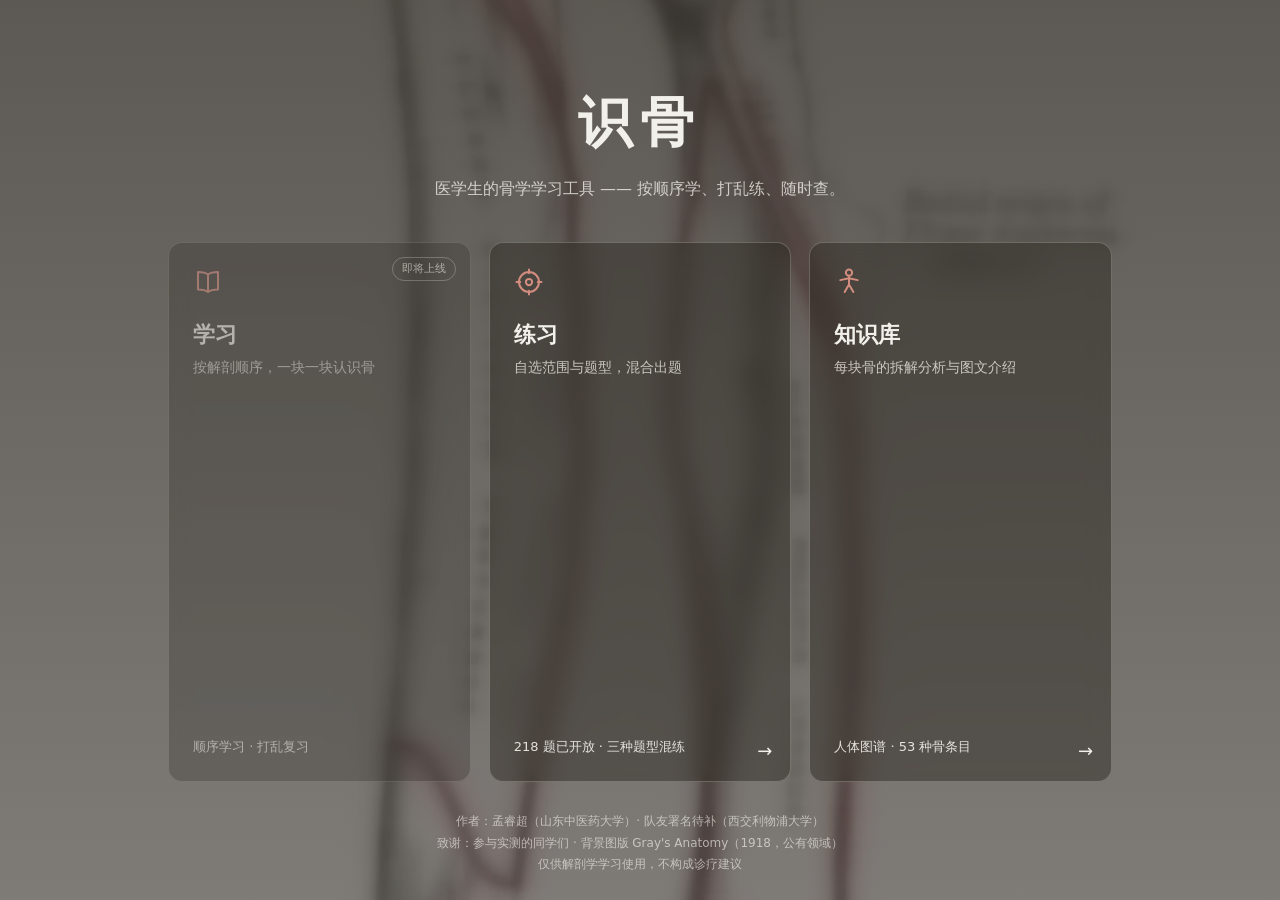
==== bone-quiz/index.html @ 4279bf60 "初始提交：识骨站点源码（练习 v3 + 知识库）、骨图库管线与学习模块交接文档 - bone-quiz：门户/练习/知识库六页源码与全部 webp 素材、218 题题库生成器 - bone-libra" ====
<!DOCTYPE html>
<html lang="zh-CN">
<head>
<meta charset="UTF-8">
<meta name="viewport" content="width=device-width, initial-scale=1, viewport-fit=cover">
<title>识骨 · 医学生的骨学学习工具</title>
<meta name="description" content="识骨：医学生的骨学学习工具。按顺序学每一块骨，打乱练选择、判断与点图辨认，知识库随时查阅骨的拆解与图文。">
<link rel="icon" href="data:image/svg+xml,%3Csvg xmlns='http://www.w3.org/2000/svg' viewBox='0 0 32 32'%3E%3Crect x='7' y='9' width='7' height='19' rx='3.5' fill='%23b4432f'/%3E%3Ccircle cx='10.5' cy='7' r='4.5' fill='%23b4432f'/%3E%3Crect x='19' y='4' width='7' height='19' rx='3.5' fill='%2329241d'/%3E%3Ccircle cx='22.5' cy='26' r='3.5' fill='%2329241d'/%3E%3C/svg%3E">
<link rel="stylesheet" href="styles.css?v=6">
</head>
<body class="home">
<div class="home-bg" aria-hidden="true"></div>
<div class="home-wrap">
  <header class="hero">
    <h1>识骨</h1>
    <p class="intro">医学生的骨学学习工具 —— 按顺序学、打乱练、随时查。</p>
  </header>

  <main class="modules" aria-label="功能模块">
    <div class="module soon" aria-disabled="true">
      <span class="m-chip">即将上线</span>
      <span class="m-icon" aria-hidden="true">
        <svg viewBox="0 0 24 24" fill="none" stroke-width="1.6" stroke-linecap="round" stroke-linejoin="round"><path d="M12 6c-2-1.5-4.5-2-8-2v14c3.5 0 6 .5 8 2 2-1.5 4.5-2 8-2V4c-3.5 0-6 .5-8 2z"/><path d="M12 6v14"/></svg>
      </span>
      <h2>学习</h2>
      <p class="m-desc">按解剖顺序，一块一块认识骨</p>
      <p class="m-meta">顺序学习 · 打乱复习</p>
    </div>

    <a class="module" href="practice.html">
      <span class="m-icon" aria-hidden="true">
        <svg viewBox="0 0 24 24" fill="none" stroke-width="1.6" stroke-linecap="round" stroke-linejoin="round"><circle cx="12" cy="12" r="8"/><circle cx="12" cy="12" r="2.5"/><path d="M12 2v3M12 19v3M2 12h3M19 12h3"/></svg>
      </span>
      <h2>练习</h2>
      <p class="m-desc">自选范围与题型，混合出题</p>
      <p class="m-meta" id="practiceMeta">点图 · 选择 · 判断 · 22 题已开放</p>
      <span class="m-arrow" aria-hidden="true">→</span>
    </a>

    <a class="module" href="kb.html">
      <span class="m-icon" aria-hidden="true">
        <svg viewBox="0 0 24 24" fill="none" stroke-width="1.6" stroke-linecap="round" stroke-linejoin="round"><circle cx="12" cy="4.5" r="2.5"/><path d="M12 8v6M12 14l-3.5 6M12 14l3.5 6M5 10.5l7-1.5 7 1.5"/></svg>
      </span>
      <h2>知识库</h2>
      <p class="m-desc">每块骨的拆解分析与图文介绍</p>
      <p class="m-meta">人体图谱 · 53 种骨条目</p>
      <span class="m-arrow" aria-hidden="true">→</span>
    </a>
  </main>

  <footer class="site-footer">
    <p>作者：孟睿超（山东中医药大学）· 队友署名待补（西交利物浦大学）</p>
    <p>致谢：参与实测的同学们 · 背景图版 Gray's Anatomy（1918，公有领域）</p>
    <p>仅供解剖学学习使用，不构成诊疗建议</p>
  </footer>
</div>
<script src="home.js?v=3"></script>
</body>
</html>
---- bone-quiz/styles.css ----
:root {
  --site-bg: #f6f2ea;
  --site-fg: #29241d;
  --site-accent: #b4432f;
  --site-on-accent: #fff8f0;
  --site-surface: #fffdf8;
  --site-muted: #857a68;
  --site-border: #e4dcc9;
  --site-font: "PingFang SC", "Hiragino Sans GB", "Microsoft YaHei", "Noto Sans CJK SC", system-ui, sans-serif;
  --site-radius: 14px;
  --site-space: 1;
  --site-type: 1;
  --site-motion: 1;
}

* { box-sizing: border-box; }

html {
  scrollbar-width: thin;
  scrollbar-color: color-mix(in srgb, var(--site-accent) 45%, var(--site-border)) var(--site-bg);
}
::-webkit-scrollbar { width: 10px; height: 10px; }
::-webkit-scrollbar-track { background: var(--site-bg); }
::-webkit-scrollbar-thumb {
  background: color-mix(in srgb, var(--site-accent) 45%, var(--site-border));
  border-radius: 999px;
  border: 2px solid var(--site-bg);
}
::-webkit-scrollbar-thumb:hover { background: var(--site-accent); }

body {
  margin: 0;
  background: var(--site-bg);
  color: var(--site-fg);
  font-family: var(--site-font);
  font-size: calc(16px * var(--site-type, 1));
  line-height: 1.6;
  -webkit-tap-highlight-color: transparent;
}

.page {
  max-width: 520px;
  margin: 0 auto;
  padding: calc(24px * var(--site-space, 1)) calc(18px * var(--site-space, 1));
  display: flex;
  flex-direction: column;
  min-height: 100dvh;
}

.top { margin-bottom: calc(18px * var(--site-space, 1)); }
.brand-row { display: flex; align-items: center; justify-content: space-between; gap: 12px; }
.brand { font-size: calc(26px * var(--site-type, 1)); font-weight: 700; letter-spacing: 0.02em; }
.track { font-size: calc(12px * var(--site-type, 1)); color: var(--site-muted); white-space: nowrap; }
.sub { margin: 4px 0 10px; color: var(--site-muted); font-size: calc(14px * var(--site-type, 1)); }
.progress { display: flex; justify-content: space-between; font-size: calc(14px * var(--site-type, 1)); color: var(--site-muted); }

main { flex: 1; }

.qbar { display: flex; align-items: center; flex-wrap: wrap; gap: 10px; margin-bottom: calc(12px * var(--site-space, 1)); }
.qbar h1 { flex: 1 1 200px; margin: 0; font-size: calc(21px * var(--site-type, 1)); font-weight: 700; }
.qbar h1.long { font-size: calc(17px * var(--site-type, 1)); font-weight: 600; line-height: 1.55; }
.chip {
  font-size: calc(12px * var(--site-type, 1));
  color: var(--site-accent);
  border: 1px solid var(--site-accent);
  border-radius: 999px;
  padding: 2px 10px;
  white-space: nowrap;
}
.chip.warn {
  color: #9a6b12;
  border-color: #c99b3f;
  background: color-mix(in srgb, #e0a13c 14%, var(--site-surface));
}

.hint {
  background: var(--site-surface);
  border: 1px solid var(--site-border);
  border-radius: var(--site-radius);
  padding: calc(12px * var(--site-space, 1)) calc(16px * var(--site-space, 1));
  margin-bottom: calc(12px * var(--site-space, 1));
  font-size: calc(14px * var(--site-type, 1));
}
.hint p { margin: 4px 0; }

.stage {
  position: relative;
  margin: 0;
  border-radius: var(--site-radius);
  overflow: hidden;
  background: var(--bone-bg, #f6f4ef);
  border: 1px solid var(--site-border);
  cursor: crosshair;
  touch-action: manipulation;
  user-select: none;
}
.stage img, .stage svg {
  position: absolute;
  inset: 0;
  width: 100%;
  height: 100%;
}
.stage svg { pointer-events: none; }
.stage.locked { cursor: default; }
.stage.shake { animation: shake calc(180ms * var(--site-motion, 1)) ease-in-out 2; }
@keyframes shake {
  0%, 100% { transform: translateX(0); }
  25% { transform: translateX(-5px); }
  75% { transform: translateX(5px); }
}

.badge {
  position: absolute;
  top: 10px;
  left: 10px;
  font-size: calc(11px * var(--site-type, 1));
  color: var(--site-fg);
  background: color-mix(in srgb, var(--site-surface) 88%, transparent);
  border-radius: 999px;
  padding: 3px 10px;
  pointer-events: none;
}

.toast {
  position: absolute;
  left: 50%;
  bottom: 14px;
  transform: translateX(-50%);
  background: var(--site-surface);
  color: var(--site-fg);
  border-radius: 999px;
  padding: 6px 16px;
  font-size: calc(14px * var(--site-type, 1));
  box-shadow: 0 2px 10px rgba(0, 0, 0, 0.25);
  pointer-events: none;
  white-space: nowrap;
}

.imglabel {
  margin: calc(8px * var(--site-space, 1)) 2px calc(14px * var(--site-space, 1));
  color: var(--site-muted);
  font-size: calc(13px * var(--site-type, 1));
  text-align: center;
}

.feedback {
  background: var(--site-surface);
  border: 1px solid var(--site-border);
  border-radius: var(--site-radius);
  padding: calc(16px * var(--site-space, 1));
  animation: rise calc(180ms * var(--site-motion, 1)) ease-out;
}
@keyframes rise {
  from { opacity: 0; transform: translateY(8px); }
  to { opacity: 1; transform: translateY(0); }
}
.verdict { font-size: calc(18px * var(--site-type, 1)); font-weight: 700; margin-bottom: 6px; }
.verdict.ok { color: #2f9e6e; }
.verdict.bad { color: #d64545; }
.explain { margin: 0 0 calc(14px * var(--site-space, 1)); font-size: calc(15px * var(--site-type, 1)); }

button {
  font-family: var(--site-font);
  font-size: calc(16px * var(--site-type, 1));
  border-radius: var(--site-radius);
  min-height: 44px;
  cursor: pointer;
  transition: opacity calc(180ms * var(--site-motion, 1)) ease, transform calc(180ms * var(--site-motion, 1)) ease;
}
button:active { transform: scale(0.97); }
.primary {
  width: 100%;
  border: none;
  background: var(--site-accent);
  color: var(--site-on-accent);
  font-weight: 600;
  padding: calc(10px * var(--site-space, 1)) calc(20px * var(--site-space, 1));
}
.primary:hover { opacity: 0.92; }
.ghost {
  border: 1px solid var(--site-border);
  background: var(--site-surface);
  color: var(--site-fg);
  padding: 6px 14px;
  min-height: 36px;
  font-size: calc(14px * var(--site-type, 1));
}
.ghost:hover { border-color: var(--site-muted); }
button:focus-visible, .stage:focus-visible { outline: 2px solid var(--site-accent); outline-offset: 2px; }

.result { text-align: center; padding-top: calc(32px * var(--site-space, 1)); }
.result h1 { font-size: calc(24px * var(--site-type, 1)); margin: 0 0 12px; }
.big-score { font-size: calc(56px * var(--site-type, 1)); font-weight: 800; color: var(--site-accent); line-height: 1.2; }
.result-note { color: var(--site-muted); margin: 12px 0 calc(24px * var(--site-space, 1)); }
.result-actions { display: flex; flex-direction: column; gap: calc(10px * var(--site-space, 1)); }

.site-footer {
  margin-top: auto;
  padding-top: calc(28px * var(--site-space, 1));
  color: var(--site-muted);
  font-size: calc(12px * var(--site-type, 1));
  text-align: center;
}
.site-footer p { margin: 2px 0; }

.back {
  display: inline-flex;
  align-items: center;
  padding: 8px 16px;
  border: 1px solid color-mix(in srgb, var(--site-accent) 45%, var(--site-border));
  border-radius: 999px;
  background: color-mix(in srgb, var(--site-accent) 10%, var(--site-surface));
  color: var(--site-accent);
  font-weight: 600;
  text-decoration: none;
  font-size: calc(14px * var(--site-type, 1));
  white-space: nowrap;
  transition: background calc(180ms * var(--site-motion, 1)) ease, color calc(180ms * var(--site-motion, 1)) ease, border-color calc(180ms * var(--site-motion, 1)) ease;
}
.back:hover {
  background: var(--site-accent);
  border-color: var(--site-accent);
  color: var(--site-on-accent);
}

/* ---- 练习首页（设置 + 统计） ---- */
.card {
  background: var(--site-surface);
  border: 1px solid var(--site-border);
  border-radius: var(--site-radius);
  padding: calc(16px * var(--site-space, 1));
  margin-bottom: calc(14px * var(--site-space, 1));
}
.card-head { display: flex; align-items: baseline; justify-content: space-between; flex-wrap: wrap; gap: 8px; margin-bottom: 12px; }
.card-head h2 { margin: 0; font-size: calc(17px * var(--site-type, 1)); }
.note { color: var(--site-muted); font-size: calc(12px * var(--site-type, 1)); }
.block-note { margin: 4px 2px 0; }

.scope-chips { display: flex; flex-wrap: wrap; gap: 8px; }
.schip {
  display: inline-flex;
  align-items: center;
  gap: 7px;
  padding: 8px 14px;
  min-height: 40px;
  border-radius: 999px;
  border: 1px solid var(--site-border);
  background: var(--site-bg);
  color: var(--site-fg);
  font-size: calc(14px * var(--site-type, 1));
}
.schip .cnt { font-size: calc(12px * var(--site-type, 1)); color: var(--site-muted); }
.schip:hover:not(:disabled) { border-color: var(--site-accent); }
.schip.on { background: var(--site-accent); border-color: var(--site-accent); color: var(--site-on-accent); font-weight: 600; }
.schip.on .cnt { color: color-mix(in srgb, var(--site-on-accent) 82%, transparent); }
.schip:disabled { opacity: 0.55; border-style: dashed; cursor: not-allowed; }

.kind-rows { display: flex; flex-direction: column; gap: 8px; }
.kindrow {
  display: flex;
  align-items: center;
  gap: 12px;
  padding: 10px 12px;
  border: 1px solid var(--site-border);
  border-radius: calc(var(--site-radius) - 4px);
  background: var(--site-bg);
  cursor: pointer;
  transition: border-color calc(180ms * var(--site-motion, 1)) ease;
}
.kindrow:hover { border-color: var(--site-accent); }
.kindrow input { width: 18px; height: 18px; accent-color: var(--site-accent); flex: none; margin: 0; }
.ktext { flex: 1; display: flex; flex-direction: column; line-height: 1.4; }
.ktext strong { font-size: calc(15px * var(--site-type, 1)); }
.ktext small { color: var(--site-muted); font-size: calc(12px * var(--site-type, 1)); }
.kmeta { color: var(--site-muted); font-size: calc(12px * var(--site-type, 1)); white-space: nowrap; }

.start-block { margin: calc(18px * var(--site-space, 1)) 0; }
.summary { text-align: center; color: var(--site-muted); font-size: calc(14px * var(--site-type, 1)); margin: 0 0 10px; }
.primary.big { min-height: 52px; font-size: calc(18px * var(--site-type, 1)); }
.primary:disabled { opacity: 0.45; cursor: not-allowed; }
.start-reason { text-align: center; color: #d64545; font-size: calc(13px * var(--site-type, 1)); margin: 8px 0 0; }
.ghost.wide { width: 100%; margin-top: 10px; min-height: 44px; }

.stat-overall { display: flex; align-items: baseline; gap: 12px; margin-bottom: 6px; }
.stat-big { font-size: calc(40px * var(--site-type, 1)); font-weight: 800; color: var(--site-accent); line-height: 1.1; }
.stat-meta { color: var(--site-muted); font-size: calc(13px * var(--site-type, 1)); }
.stat-sub { margin: 14px 0 6px; font-size: calc(13px * var(--site-type, 1)); color: var(--site-muted); font-weight: 600; }
.statrow { display: grid; grid-template-columns: 76px 1fr auto; align-items: center; gap: 10px; padding: 5px 0; font-size: calc(13px * var(--site-type, 1)); }
.bar { height: 8px; border-radius: 999px; background: color-mix(in srgb, var(--site-fg) 8%, var(--site-bg)); overflow: hidden; }
.bar-fill {
  display: block;
  height: 100%;
  border-radius: 999px;
  background: linear-gradient(90deg, var(--site-accent), color-mix(in srgb, var(--site-accent) 55%, #e0a13c));
  transition: width calc(180ms * var(--site-motion, 1)) ease;
}
.stat-val { white-space: nowrap; font-variant-numeric: tabular-nums; }
.stat-val.muted { color: var(--site-muted); }

/* ---- 选择题 / 判断题 ---- */
.optlist { display: flex; flex-direction: column; gap: 10px; margin-bottom: calc(14px * var(--site-space, 1)); }
.optlist.tfrow { flex-direction: row; }
.optlist.tfrow .opt { flex: 1; justify-content: center; min-height: 64px; font-size: calc(17px * var(--site-type, 1)); font-weight: 600; }
.opt {
  display: flex;
  align-items: center;
  gap: 12px;
  width: 100%;
  text-align: left;
  padding: 12px 14px;
  border: 1px solid var(--site-border);
  background: var(--site-surface);
  color: var(--site-fg);
  font-size: calc(15px * var(--site-type, 1));
  line-height: 1.5;
}
.opt:hover:not(:disabled) { border-color: var(--site-accent); background: color-mix(in srgb, var(--site-accent) 6%, var(--site-surface)); }
.opt:disabled { cursor: default; }
.opt:disabled:not(.opt-ok):not(.opt-bad) { opacity: 0.55; }
.opt-key {
  flex: none;
  width: 26px;
  height: 26px;
  display: inline-flex;
  align-items: center;
  justify-content: center;
  border-radius: 8px;
  background: color-mix(in srgb, var(--site-fg) 7%, var(--site-bg));
  font-size: calc(13px * var(--site-type, 1));
  font-weight: 700;
  color: var(--site-muted);
}
.opt.opt-ok { border-color: #2f9e6e; background: color-mix(in srgb, #2f9e6e 10%, var(--site-surface)); }
.opt.opt-ok .opt-key { background: #2f9e6e; color: #fff; }
.opt.opt-bad { border-color: #d64545; background: color-mix(in srgb, #d64545 9%, var(--site-surface)); }
.opt.opt-bad .opt-key { background: #d64545; color: #fff; }

.breakdown { margin: 0 auto calc(20px * var(--site-space, 1)); max-width: 300px; text-align: left; }
.bd-row { display: flex; justify-content: space-between; padding: 6px 2px; border-bottom: 1px dashed var(--site-border); font-size: calc(14px * var(--site-type, 1)); }
.bd-val { font-weight: 700; font-variant-numeric: tabular-nums; }
.back.center { justify-content: center; }

/* ---- 首页门户 ---- */
.home { background: var(--site-fg); }
.home-bg {
  position: fixed;
  inset: 0;
  z-index: -1;
  background: url(assets/bg.webp?v=2) center / cover no-repeat;
}
.home-bg::after {
  content: "";
  position: absolute;
  inset: 0;
  background: linear-gradient(
    color-mix(in srgb, var(--site-fg) 76%, transparent),
    color-mix(in srgb, var(--site-fg) 60%, transparent)
  );
}
.home-wrap {
  position: relative;
  max-width: 980px;
  margin: 0 auto;
  padding: calc(24px * var(--site-space, 1)) calc(18px * var(--site-space, 1));
  min-height: 100dvh;
  display: flex;
  flex-direction: column;
  color: color-mix(in srgb, var(--site-surface) 94%, var(--site-fg));
}
.hero { text-align: center; margin: calc(56px * var(--site-space, 1)) 0 calc(40px * var(--site-space, 1)); }
.hero h1 {
  margin: 0;
  font-size: calc(54px * var(--site-type, 1));
  font-weight: 800;
  letter-spacing: 0.14em;
}
.hero .intro {
  margin: 10px 0 0;
  font-size: calc(16px * var(--site-type, 1));
  color: color-mix(in srgb, var(--site-surface) 72%, transparent);
}
.modules {
  display: grid;
  grid-template-columns: repeat(3, 1fr);
  gap: calc(18px * var(--site-space, 1));
}
.module {
  position: relative;
  display: flex;
  flex-direction: column;
  padding: calc(24px * var(--site-space, 1));
  border-radius: var(--site-radius);
  background: color-mix(in srgb, var(--site-fg) 45%, transparent);
  backdrop-filter: blur(10px);
  -webkit-backdrop-filter: blur(10px);
  border: 1px solid color-mix(in srgb, var(--site-surface) 22%, transparent);
  color: inherit;
  text-decoration: none;
  transition: transform calc(180ms * var(--site-motion, 1)) ease, border-color calc(180ms * var(--site-motion, 1)) ease;
}
a.module:hover, a.module:focus-visible {
  transform: translateY(-4px);
  border-color: var(--site-accent);
}
.module.soon { opacity: 0.55; }
.m-icon svg {
  width: 30px;
  height: 30px;
  stroke: color-mix(in srgb, var(--site-accent) 60%, var(--site-surface));
}
.module h2 { margin: 12px 0 4px; font-size: calc(22px * var(--site-type, 1)); }
.m-desc { margin: 0 0 14px; font-size: calc(14px * var(--site-type, 1)); color: color-mix(in srgb, var(--site-surface) 70%, transparent); }
.m-meta { margin: auto 0 0; padding-top: calc(14px * var(--site-space, 1)); font-size: calc(13px * var(--site-type, 1)); color: color-mix(in srgb, var(--site-surface) 85%, transparent); }
.m-chip {
  position: absolute;
  top: 14px;
  right: 14px;
  font-size: calc(11px * var(--site-type, 1));
  border: 1px solid color-mix(in srgb, var(--site-surface) 40%, transparent);
  border-radius: 999px;
  padding: 2px 9px;
}
.m-arrow { position: absolute; right: 18px; bottom: 16px; font-size: calc(18px * var(--site-type, 1)); }
a.module .m-meta { padding-right: 28px; }
.home .site-footer { color: color-mix(in srgb, var(--site-surface) 58%, transparent); }

@media (max-width: 720px) {
  .modules { grid-template-columns: 1fr; }
  .hero { margin: calc(36px * var(--site-space, 1)) 0 calc(28px * var(--site-space, 1)); }
  .hero h1 { font-size: calc(42px * var(--site-type, 1)); }
}

@media (prefers-reduced-motion: reduce) {
  *, *::before, *::after { animation: none !important; transition: none !important; }
}

/* ---- 知识库 ---- */
:root { --bone-bg: #f6f4ef; }
.kb-page { max-width: 960px; }
.kb-hero {
  display: grid;
  grid-template-columns: auto 1fr;
  gap: calc(28px * var(--site-space, 1));
  align-items: start;
}
.body-stage {
  position: relative;
  height: min(74vh, 860px);
  aspect-ratio: 800 / 2108;
  margin: 0 auto;
  cursor: default;
  touch-action: manipulation;
  user-select: none;
}
.body-stage img {
  position: absolute;
  inset: 0;
  width: 100%;
  height: 100%;
  transition: opacity calc(180ms * var(--site-motion, 1)) ease, filter calc(180ms * var(--site-motion, 1)) ease;
}
.body-stage[data-hover] img { opacity: 0.38; }
.body-stage[data-hover="skull"] img[data-g="skull"],
.body-stage[data-hover="trunk"] img[data-g="trunk"],
.body-stage[data-hover="upper"] img[data-g="upper"],
.body-stage[data-hover="lower"] img[data-g="lower"] {
  opacity: 1;
  filter: drop-shadow(0 0 7px color-mix(in srgb, var(--site-accent) 75%, transparent)) brightness(1.05);
}
.body-stage[data-hover] { cursor: pointer; }
.body-tag {
  position: absolute;
  left: 50%;
  top: 8px;
  transform: translateX(-50%);
  background: var(--site-accent);
  color: var(--site-on-accent);
  border-radius: 999px;
  padding: 4px 14px;
  font-size: calc(13px * var(--site-type, 1));
  font-weight: 600;
  white-space: nowrap;
  pointer-events: none;
  opacity: 0;
  transition: opacity calc(180ms * var(--site-motion, 1)) ease;
}
.body-stage[data-hover] .body-tag { opacity: 1; }
.kb-intro h1 { margin: 0 0 10px; font-size: calc(26px * var(--site-type, 1)); }
.kb-intro p { margin: 0 0 12px; font-size: calc(15px * var(--site-type, 1)); }
.kb-cats { display: grid; grid-template-columns: 1fr 1fr; gap: calc(10px * var(--site-space, 1)); margin-top: calc(16px * var(--site-space, 1)); }
.kb-cat {
  display: flex;
  flex-direction: column;
  gap: 2px;
  padding: calc(12px * var(--site-space, 1)) calc(14px * var(--site-space, 1));
  border: 1px solid var(--site-border);
  border-radius: var(--site-radius);
  background: var(--site-surface);
  color: var(--site-fg);
  text-decoration: none;
  transition: border-color calc(180ms * var(--site-motion, 1)) ease, transform calc(180ms * var(--site-motion, 1)) ease;
}
.kb-cat:hover, .kb-cat:focus-visible, .kb-cat.on { border-color: var(--site-accent); transform: translateY(-2px); }
.kb-cat strong { font-size: calc(16px * var(--site-type, 1)); }
.kb-cat small { color: var(--site-muted); font-size: calc(12px * var(--site-type, 1)); }
.kb-usage { margin-top: calc(14px * var(--site-space, 1)); }

.bone-grid {
  display: grid;
  grid-template-columns: repeat(auto-fill, minmax(150px, 1fr));
  gap: calc(12px * var(--site-space, 1));
}
.bone-card {
  display: flex;
  flex-direction: column;
  border: 1px solid var(--site-border);
  border-radius: var(--site-radius);
  background: var(--site-surface);
  color: var(--site-fg);
  text-decoration: none;
  overflow: hidden;
  transition: border-color calc(180ms * var(--site-motion, 1)) ease, transform calc(180ms * var(--site-motion, 1)) ease;
}
.bone-card:hover, .bone-card:focus-visible { border-color: var(--site-accent); transform: translateY(-3px); }
.bone-card .thumb { background: var(--bone-bg); aspect-ratio: 1; }
.bone-card .thumb img { width: 100%; height: 100%; object-fit: contain; display: block; }
.bone-card .bc-text { padding: 10px 12px 12px; }
.bone-card strong { display: block; font-size: calc(15px * var(--site-type, 1)); line-height: 1.4; }
.bone-card small { color: var(--site-muted); font-size: calc(11px * var(--site-type, 1)); font-style: italic; }

.bone-hero { display: grid; grid-template-columns: minmax(240px, 380px) 1fr; gap: calc(24px * var(--site-space, 1)); align-items: start; }
.view-panel { background: var(--bone-bg); border: 1px solid var(--site-border); border-radius: var(--site-radius); overflow: hidden; }
.view-panel .vp-img { aspect-ratio: 1; position: relative; }
.view-panel img { position: absolute; inset: 0; width: 100%; height: 100%; object-fit: contain; opacity: 0; transition: opacity calc(180ms * var(--site-motion, 1)) ease; }
.view-panel img.on { opacity: 1; }
.view-tabs { display: flex; gap: 8px; padding: 10px; justify-content: center; background: var(--site-surface); border-top: 1px solid var(--site-border); }
.view-tabs .schip { min-height: 36px; padding: 6px 16px; }
.bone-info h1 { margin: 0 0 2px; font-size: calc(24px * var(--site-type, 1)); }
.bone-en { margin: 0 0 12px; color: var(--site-muted); font-size: calc(13px * var(--site-type, 1)); font-style: italic; }
.bone-intro { margin: 0 0 14px; font-size: calc(15px * var(--site-type, 1)); }
.point-list { margin: 0; padding: 0; list-style: none; display: flex; flex-direction: column; gap: 8px; }
.point-list li {
  position: relative;
  padding: 8px 12px 8px 30px;
  background: var(--site-surface);
  border: 1px solid var(--site-border);
  border-radius: calc(var(--site-radius) - 4px);
  font-size: calc(14px * var(--site-type, 1));
}
.point-list li::before { content: "·"; position: absolute; left: 13px; color: var(--site-accent); font-weight: 800; }
.bone-nav { display: flex; justify-content: space-between; gap: 10px; margin-top: calc(18px * var(--site-space, 1)); }
.kb-blurb { margin: 0 0 calc(16px * var(--site-space, 1)); font-size: calc(15px * var(--site-type, 1)); }

@media (max-width: 720px) {
  .kb-hero { grid-template-columns: 1fr; }
  .body-stage { height: min(62vh, 640px); }
  .bone-hero { grid-template-columns: 1fr; }
  .kb-cats { grid-template-columns: 1fr 1fr; }
}

/* ---- 练习 v3：骨架点选 + 训练反馈 ---- */
.pseg { display: flex; gap: 4px; margin: 2px 0 8px; }
.pseg span {
  flex: 1;
  height: 6px;
  border-radius: 999px;
  background: color-mix(in srgb, var(--site-fg) 10%, var(--site-bg));
  transition: background calc(220ms * var(--site-motion, 1)) ease;
}
.pseg span.now { background: color-mix(in srgb, var(--site-accent) 45%, var(--site-bg)); }
.pseg span.ok { background: #2f9e6e; }
.pseg span.bad { background: #d64545; }
.progress { align-items: center; gap: 8px; }
#scoreText { display: inline-block; font-variant-numeric: tabular-nums; }
#scoreText.pulse { animation: pop calc(300ms * var(--site-motion, 1)) ease; }
.chip.streak {
  color: #9a6b12;
  border-color: #c99b3f;
  background: color-mix(in srgb, #e0a13c 16%, var(--site-surface));
  font-weight: 700;
}
.chip.streak.pop { animation: pop calc(300ms * var(--site-motion, 1)) ease; }
@keyframes pop { 50% { transform: scale(1.16); } }

.qtools { display: flex; gap: 8px; }
.ghost.on {
  border-color: var(--site-accent);
  background: color-mix(in srgb, var(--site-accent) 12%, var(--site-surface));
  color: var(--site-accent);
  font-weight: 600;
}

.stage.skel {
  height: min(72vh, 820px);
  aspect-ratio: 800 / 2108;
  margin: 0 auto;
  background-color: var(--bone-bg);
  background-image:
    linear-gradient(color-mix(in srgb, var(--site-fg) 5%, transparent) 1px, transparent 1px),
    linear-gradient(90deg, color-mix(in srgb, var(--site-fg) 5%, transparent) 1px, transparent 1px);
  background-size: 28px 28px;
  box-shadow: inset 0 0 0 1px color-mix(in srgb, var(--site-surface) 60%, transparent);
}
.stage.skel::before {
  content: "";
  position: absolute;
  inset: 0;
  background: radial-gradient(120% 90% at 50% 42%, transparent 62%, color-mix(in srgb, var(--site-fg) 8%, transparent));
  pointer-events: none;
}
.stage.skel img { transition: opacity calc(240ms * var(--site-motion, 1)) ease; }
.stage.skel.revealed img { opacity: 0.45; }
.stage.skel:focus-visible { outline: 2px solid var(--site-accent); outline-offset: 3px; }

.reveal {
  position: absolute;
  inset: 0;
  pointer-events: none;
  opacity: 0;
  transition: opacity calc(240ms * var(--site-motion, 1)) ease;
  -webkit-mask-repeat: no-repeat;
  mask-repeat: no-repeat;
  -webkit-mask-size: 100% 100%;
  mask-size: 100% 100%;
}
.reveal.on { opacity: 1; }
.reveal.ok { background: #2f9e6e; filter: drop-shadow(0 0 5px rgba(47, 158, 110, 0.55)); }
.reveal.bad { background: #d64545; filter: drop-shadow(0 0 5px rgba(214, 69, 69, 0.5)); }
.reveal-tag {
  position: absolute;
  transform: translate(-50%, -50%);
  padding: 3px 11px;
  border-radius: 999px;
  color: #fff;
  font-size: calc(12px * var(--site-type, 1));
  font-weight: 700;
  white-space: nowrap;
  pointer-events: none;
  opacity: 0;
  box-shadow: 0 2px 8px rgba(0, 0, 0, 0.25);
  transition: opacity calc(200ms * var(--site-motion, 1)) ease, top calc(200ms * var(--site-motion, 1)) ease;
}
.reveal-tag.on { opacity: 1; }
.reveal-tag.ok { background: #2f9e6e; }
.reveal-tag.bad { background: #d64545; }
.tap-ring { fill: none; stroke-width: 5; opacity: 0.65; }
.tap-ring.ok { stroke: #2f9e6e; }
.tap-ring.bad { stroke: #d64545; }
.tap-dot.ok { fill: #2f9e6e; }
.tap-dot.bad { fill: #d64545; }
.cross { stroke: var(--site-accent); stroke-width: 3; opacity: 0.8; }
.cross-ring { fill: none; stroke: var(--site-accent); stroke-width: 3; opacity: 0.8; }

.lens {
  position: absolute;
  width: 132px;
  height: 132px;
  border-radius: 50%;
  border: 2px solid var(--site-accent);
  background-color: var(--bone-bg);
  background-repeat: no-repeat;
  box-shadow: 0 6px 18px rgba(0, 0, 0, 0.28);
  pointer-events: none;
  display: none;
  z-index: 5;
}
.lens.on { display: block; }

.mcq-fig {
  margin: 0 auto calc(14px * var(--site-space, 1));
  max-width: 220px;
  background: var(--bone-bg);
  border: 1px solid var(--site-border);
  border-radius: var(--site-radius);
  overflow: hidden;
}
.mcq-fig img { width: 100%; aspect-ratio: 1; object-fit: contain; display: block; }
.mcq-fig figcaption {
  font-size: calc(11px * var(--site-type, 1));
  color: var(--site-muted);
  text-align: center;
  padding: 4px 6px;
  background: var(--site-surface);
  border-top: 1px solid var(--site-border);
}

.fb-actions { display: flex; align-items: center; gap: 10px; flex-wrap: wrap; }
.fb-actions .primary { flex: 1; width: auto; min-width: 140px; }
.fb-actions .back { font-size: calc(13px * var(--site-type, 1)); padding: 8px 14px; }
.kbd-note { margin: 10px 0 0; color: var(--site-muted); font-size: calc(12px * var(--site-type, 1)); }
.kbd-note kbd {
  border: 1px solid var(--site-border);
  border-bottom-width: 2px;
  border-radius: 5px;
  padding: 0 5px;
  background: var(--site-bg);
  font-family: inherit;
  font-size: calc(11px * var(--site-type, 1));
}

.wrong-card { text-align: left; margin: 0 0 calc(20px * var(--site-space, 1)); }
.wrong-card h2 { margin: 0 0 6px; font-size: calc(17px * var(--site-type, 1)); }
.wr-row { display: flex; flex-direction: column; gap: 4px; padding: 10px 0; border-bottom: 1px dashed var(--site-border); font-size: calc(14px * var(--site-type, 1)); }
.wr-row:last-child { border-bottom: none; }
.wr-top { display: flex; align-items: baseline; gap: 8px; flex-wrap: wrap; }
.wr-kind { font-size: calc(11px * var(--site-type, 1)); padding: 1px 8px; }
.wr-stem { font-weight: 600; }
.wr-ans { color: #2f9e6e; font-size: calc(13px * var(--site-type, 1)); }
.wr-kb { color: #3f6d8e; font-size: calc(13px * var(--site-type, 1)); text-decoration: none; }
.wr-kb:hover { text-decoration: underline; }

@media (max-width: 720px) {
  .stage.skel { height: min(60vh, 560px); }
  .lens { width: 110px; height: 110px; }
  .qbar h1 { flex: 1 1 100%; order: -1; }
  .qtools { margin-left: auto; }
}
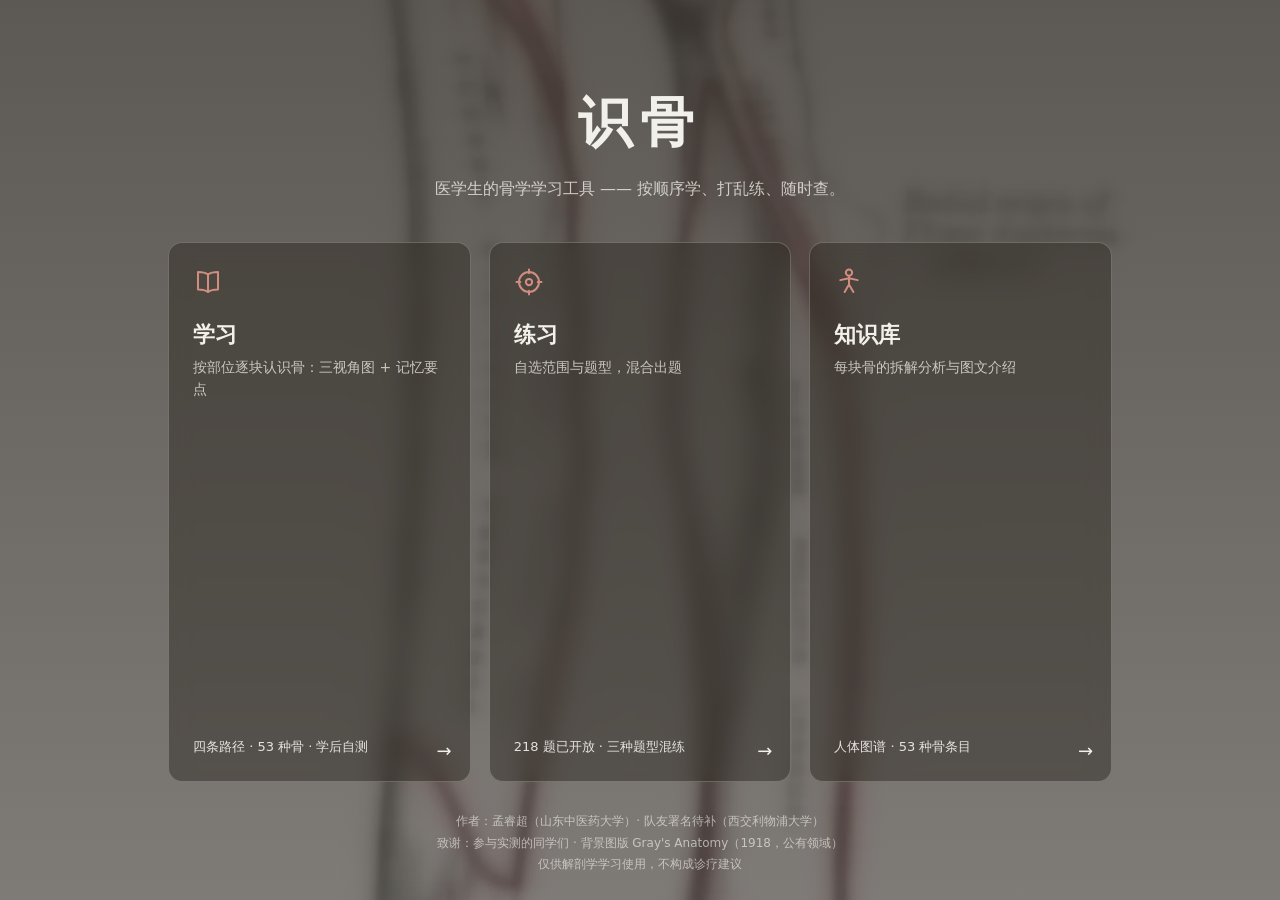
==== commit 36798524: "门户接入学习模块：学习卡改活 + 首页学习进度显示；新增 API fetch 脚本（github.com 被重置时拉取分支）" ====
--- a/bone-quiz/index.html
+++ b/bone-quiz/index.html
@@ -17,15 +17,15 @@
   </header>
 
   <main class="modules" aria-label="功能模块">
-    <div class="module soon" aria-disabled="true">
-      <span class="m-chip">即将上线</span>
+    <a class="module" href="learn.html">
       <span class="m-icon" aria-hidden="true">
         <svg viewBox="0 0 24 24" fill="none" stroke-width="1.6" stroke-linecap="round" stroke-linejoin="round"><path d="M12 6c-2-1.5-4.5-2-8-2v14c3.5 0 6 .5 8 2 2-1.5 4.5-2 8-2V4c-3.5 0-6 .5-8 2z"/><path d="M12 6v14"/></svg>
       </span>
       <h2>学习</h2>
-      <p class="m-desc">按解剖顺序，一块一块认识骨</p>
-      <p class="m-meta">顺序学习 · 打乱复习</p>
-    </div>
+      <p class="m-desc">按部位逐块认识骨：三视角图 + 记忆要点</p>
+      <p class="m-meta" id="learnMeta">四条路径 · 53 种骨 · 学后自测</p>
+      <span class="m-arrow" aria-hidden="true">→</span>
+    </a>
 
     <a class="module" href="practice.html">
       <span class="m-icon" aria-hidden="true">
@@ -54,6 +54,6 @@
     <p>仅供解剖学学习使用，不构成诊疗建议</p>
   </footer>
 </div>
-<script src="home.js?v=3"></script>
+<script src="home.js?v=4"></script>
 </body>
 </html>
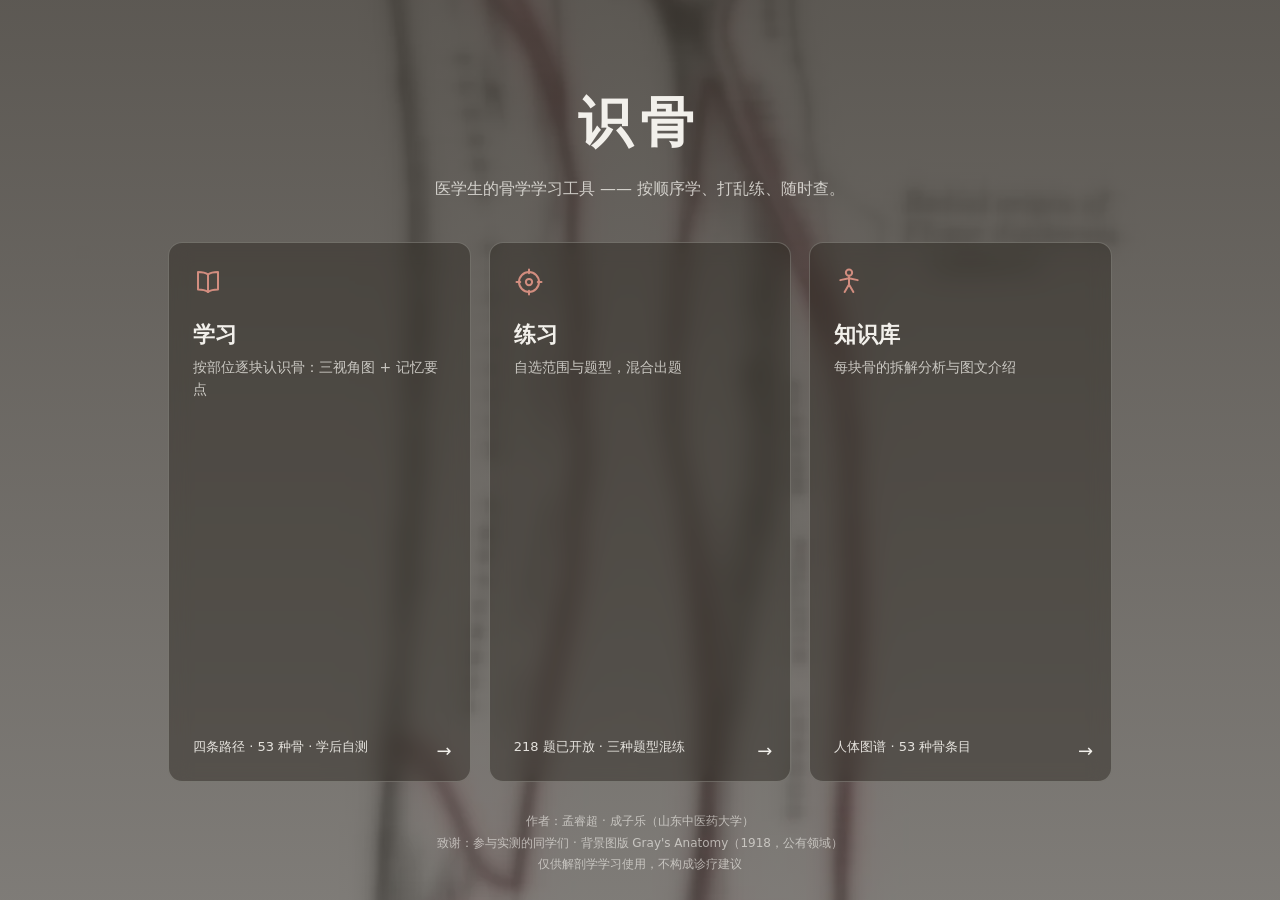
==== commit fc02ad15: "页脚署名补全：孟睿超 · 成子乐（山东中医药大学），HANDOFF 同步队友信息" ====
--- a/bone-quiz/index.html
+++ b/bone-quiz/index.html
@@ -49,7 +49,7 @@
   </main>
 
   <footer class="site-footer">
-    <p>作者：孟睿超（山东中医药大学）· 队友署名待补（西交利物浦大学）</p>
+    <p>作者：孟睿超 · 成子乐（山东中医药大学）</p>
     <p>致谢：参与实测的同学们 · 背景图版 Gray's Anatomy（1918，公有领域）</p>
     <p>仅供解剖学学习使用，不构成诊疗建议</p>
   </footer>
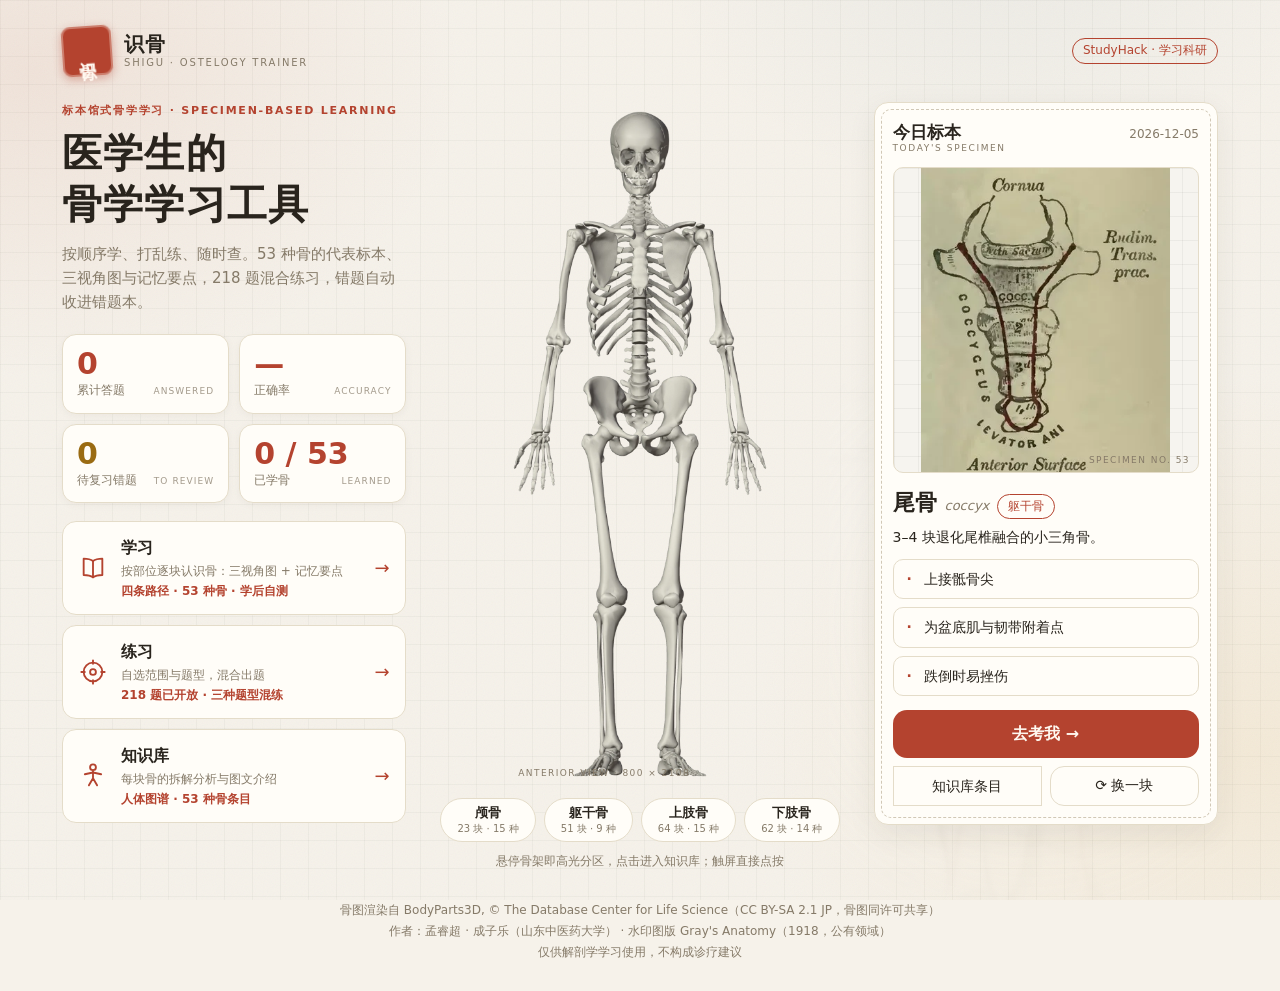
==== commit cf12eed4: "首页 v2 重设计：可交互骨架主视觉 + 今日一骨标本签 + 个人数据条 + 标本馆视觉" ====
--- a/bone-quiz/index.html
+++ b/bone-quiz/index.html
@@ -4,56 +4,139 @@
 <meta charset="UTF-8">
 <meta name="viewport" content="width=device-width, initial-scale=1, viewport-fit=cover">
 <title>识骨 · 医学生的骨学学习工具</title>
-<meta name="description" content="识骨：医学生的骨学学习工具。按顺序学每一块骨，打乱练选择、判断与点图辨认，知识库随时查阅骨的拆解与图文。">
+<meta name="description" content="识骨：医学生的骨学学习工具。首页整副骨架可悬停高光、点击进入分区；今日一骨标本签每天换一块；学习、练习、知识库三模块与个人学习数据一目了然。">
 <link rel="icon" href="data:image/svg+xml,%3Csvg xmlns='http://www.w3.org/2000/svg' viewBox='0 0 32 32'%3E%3Crect x='7' y='9' width='7' height='19' rx='3.5' fill='%23b4432f'/%3E%3Ccircle cx='10.5' cy='7' r='4.5' fill='%23b4432f'/%3E%3Crect x='19' y='4' width='7' height='19' rx='3.5' fill='%2329241d'/%3E%3Ccircle cx='22.5' cy='26' r='3.5' fill='%2329241d'/%3E%3C/svg%3E">
 <link rel="stylesheet" href="styles.css?v=6">
+<link rel="stylesheet" href="home.css?v=1">
 </head>
-<body class="home">
-<div class="home-bg" aria-hidden="true"></div>
-<div class="home-wrap">
-  <header class="hero">
-    <h1>识骨</h1>
-    <p class="intro">医学生的骨学学习工具 —— 按顺序学、打乱练、随时查。</p>
+<body class="sh-home">
+<div class="hm-atmo" aria-hidden="true"><div class="hm-plate"></div></div>
+<div class="hm-wrap">
+  <header class="hm-head hm-reveal" style="--d:0">
+    <div class="hm-brand">
+      <span class="hm-seal" aria-hidden="true">识骨</span>
+      <div class="hm-brandtext">
+        <strong>识骨</strong>
+        <small>SHIGU · OSTELOGY TRAINER</small>
+      </div>
+    </div>
+    <span class="chip">StudyHack · 学习科研</span>
   </header>
 
-  <main class="modules" aria-label="功能模块">
-    <a class="module" href="learn.html">
-      <span class="m-icon" aria-hidden="true">
-        <svg viewBox="0 0 24 24" fill="none" stroke-width="1.6" stroke-linecap="round" stroke-linejoin="round"><path d="M12 6c-2-1.5-4.5-2-8-2v14c3.5 0 6 .5 8 2 2-1.5 4.5-2 8-2V4c-3.5 0-6 .5-8 2z"/><path d="M12 6v14"/></svg>
-      </span>
-      <h2>学习</h2>
-      <p class="m-desc">按部位逐块认识骨：三视角图 + 记忆要点</p>
-      <p class="m-meta" id="learnMeta">四条路径 · 53 种骨 · 学后自测</p>
-      <span class="m-arrow" aria-hidden="true">→</span>
-    </a>
+  <main class="hm-grid">
+    <section class="hm-left" aria-label="简介与数据">
+      <p class="hm-kicker hm-reveal" style="--d:1">标本馆式骨学学习 · SPECIMEN-BASED LEARNING</p>
+      <h1 class="hm-title hm-reveal" style="--d:1">医学生的<br>骨学学习工具</h1>
+      <p class="hm-lede hm-reveal" style="--d:2">按顺序学、打乱练、随时查。53 种骨的代表标本、三视角图与记忆要点，218 题混合练习，错题自动收进错题本。</p>
 
-    <a class="module" href="practice.html">
-      <span class="m-icon" aria-hidden="true">
-        <svg viewBox="0 0 24 24" fill="none" stroke-width="1.6" stroke-linecap="round" stroke-linejoin="round"><circle cx="12" cy="12" r="8"/><circle cx="12" cy="12" r="2.5"/><path d="M12 2v3M12 19v3M2 12h3M19 12h3"/></svg>
-      </span>
-      <h2>练习</h2>
-      <p class="m-desc">自选范围与题型，混合出题</p>
-      <p class="m-meta" id="practiceMeta">点图 · 选择 · 判断 · 22 题已开放</p>
-      <span class="m-arrow" aria-hidden="true">→</span>
-    </a>
+      <div class="hm-stats hm-reveal" style="--d:3" aria-label="我的学习数据">
+        <div class="hm-stat">
+          <span class="hm-num" id="stTotal">0</span>
+          <span class="hm-lab">累计答题<small>ANSWERED</small></span>
+        </div>
+        <div class="hm-stat">
+          <span class="hm-num" id="stAcc">—</span>
+          <span class="hm-lab">正确率<small>ACCURACY</small></span>
+        </div>
+        <div class="hm-stat">
+          <span class="hm-num warn" id="stWrong">0</span>
+          <span class="hm-lab">待复习错题<small>TO REVIEW</small></span>
+        </div>
+        <div class="hm-stat">
+          <span class="hm-num" id="stLearn">0 / 53</span>
+          <span class="hm-lab">已学骨<small>LEARNED</small></span>
+        </div>
+      </div>
 
-    <a class="module" href="kb.html">
-      <span class="m-icon" aria-hidden="true">
-        <svg viewBox="0 0 24 24" fill="none" stroke-width="1.6" stroke-linecap="round" stroke-linejoin="round"><circle cx="12" cy="4.5" r="2.5"/><path d="M12 8v6M12 14l-3.5 6M12 14l3.5 6M5 10.5l7-1.5 7 1.5"/></svg>
-      </span>
-      <h2>知识库</h2>
-      <p class="m-desc">每块骨的拆解分析与图文介绍</p>
-      <p class="m-meta">人体图谱 · 53 种骨条目</p>
-      <span class="m-arrow" aria-hidden="true">→</span>
-    </a>
+      <nav class="hm-modules hm-reveal" style="--d:4" aria-label="功能模块">
+        <a class="hm-mod" href="learn.html">
+          <span class="hm-micon" aria-hidden="true">
+            <svg viewBox="0 0 24 24" fill="none" stroke-width="1.6" stroke-linecap="round" stroke-linejoin="round"><path d="M12 6c-2-1.5-4.5-2-8-2v14c3.5 0 6 .5 8 2 2-1.5 4.5-2 8-2V4c-3.5 0-6 .5-8 2z"/><path d="M12 6v14"/></svg>
+          </span>
+          <span class="hm-mtext">
+            <h2>学习</h2>
+            <p>按部位逐块认识骨：三视角图 + 记忆要点</p>
+            <span class="hm-meta" id="learnMeta">四条路径 · 53 种骨 · 学后自测</span>
+          </span>
+          <span class="hm-arrow" aria-hidden="true">→</span>
+        </a>
+        <a class="hm-mod" href="practice.html">
+          <span class="hm-micon" aria-hidden="true">
+            <svg viewBox="0 0 24 24" fill="none" stroke-width="1.6" stroke-linecap="round" stroke-linejoin="round"><circle cx="12" cy="12" r="8"/><circle cx="12" cy="12" r="2.5"/><path d="M12 2v3M12 19v3M2 12h3M19 12h3"/></svg>
+          </span>
+          <span class="hm-mtext">
+            <h2>练习</h2>
+            <p>自选范围与题型，混合出题</p>
+            <span class="hm-meta" id="practiceMeta">点图 · 选择 · 判断 · 218 题已开放</span>
+          </span>
+          <span class="hm-arrow" aria-hidden="true">→</span>
+        </a>
+        <a class="hm-mod" href="kb.html">
+          <span class="hm-micon" aria-hidden="true">
+            <svg viewBox="0 0 24 24" fill="none" stroke-width="1.6" stroke-linecap="round" stroke-linejoin="round"><circle cx="12" cy="4.5" r="2.5"/><path d="M12 8v6M12 14l-3.5 6M12 14l3.5 6M5 10.5l7-1.5 7 1.5"/></svg>
+          </span>
+          <span class="hm-mtext">
+            <h2>知识库</h2>
+            <p>每块骨的拆解分析与图文介绍</p>
+            <span class="hm-meta">人体图谱 · 53 种骨条目</span>
+          </span>
+          <span class="hm-arrow" aria-hidden="true">→</span>
+        </a>
+      </nav>
+    </section>
+
+    <section class="hm-center hm-reveal" style="--d:2" aria-label="可交互骨架">
+      <figure class="hm-stage" id="hmStage" aria-label="人体骨架前面观，分为颅骨、躯干骨、上肢骨、下肢骨四个可点击分区">
+        <img data-g="trunk" src="assets/bones/body_trunk.webp?v=1" alt="">
+        <img data-g="lower" src="assets/bones/body_lower.webp?v=1" alt="">
+        <img data-g="upper" src="assets/bones/body_upper.webp?v=1" alt="">
+        <img data-g="skull" src="assets/bones/body_skull.webp?v=1" alt="">
+        <span class="hm-tag" id="hmTag"></span>
+        <span class="hm-figcap">ANTERIOR VIEW · 800 × 2108</span>
+      </figure>
+      <div class="hm-regions" id="hmRegions" role="group" aria-label="骨架分区入口">
+        <a class="hm-region" data-g="skull" href="kb-cat.html?cat=skull"><strong>颅骨</strong><small>23 块</small></a>
+        <a class="hm-region" data-g="trunk" href="kb-cat.html?cat=trunk"><strong>躯干骨</strong><small>51 块</small></a>
+        <a class="hm-region" data-g="upper" href="kb-cat.html?cat=upper"><strong>上肢骨</strong><small>64 块</small></a>
+        <a class="hm-region" data-g="lower" href="kb-cat.html?cat=lower"><strong>下肢骨</strong><small>62 块</small></a>
+      </div>
+      <p class="hm-hint">悬停骨架即高光分区，点击进入知识库；触屏直接点按</p>
+    </section>
+
+    <aside class="hm-right" aria-label="今日标本">
+      <section class="hm-today hm-reveal" style="--d:3" aria-labelledby="todayTitle">
+        <div class="hm-today-head">
+          <h2 id="todayTitle">今日标本<small>TODAY'S SPECIMEN</small></h2>
+          <span class="hm-date" id="todayDate"></span>
+        </div>
+        <figure class="hm-today-fig" id="todayFig">
+          <img id="todayImg" alt="今日标本骨前面观渲染图">
+          <span class="hm-figcap" id="todayNo"></span>
+        </figure>
+        <div class="hm-today-name">
+          <strong id="todayName">加载中…</strong>
+          <em id="todayEn"></em>
+          <span class="chip" id="todayCat"></span>
+        </div>
+        <p class="hm-today-intro" id="todayIntro"></p>
+        <ul class="point-list" id="todayPoints"></ul>
+        <div class="hm-today-actions">
+          <a class="hm-quiz" id="todayQuiz" href="practice.html">去考我 →</a>
+          <div class="hm-today-sub">
+            <a class="ghost hm-kb" id="todayKb" href="kb.html">知识库条目</a>
+            <button class="ghost hm-shuffle" id="shuffleBtn" type="button">⟳ 换一块</button>
+          </div>
+        </div>
+      </section>
+    </aside>
   </main>
 
-  <footer class="site-footer">
-    <p>作者：孟睿超 · 成子乐（山东中医药大学）</p>
-    <p>致谢：参与实测的同学们 · 背景图版 Gray's Anatomy（1918，公有领域）</p>
+  <footer class="site-footer hm-reveal" style="--d:5">
+    <p>骨图渲染自 BodyParts3D, © The Database Center for Life Science（CC BY-SA 2.1 JP，骨图同许可共享）</p>
+    <p>作者：孟睿超 · 成子乐（山东中医药大学） · 水印图版 Gray's Anatomy（1918，公有领域）</p>
     <p>仅供解剖学学习使用，不构成诊疗建议</p>
   </footer>
 </div>
-<script src="home.js?v=4"></script>
+<script src="home.js?v=5"></script>
 </body>
 </html>
--- a/bone-quiz/home.css
+++ b/bone-quiz/home.css
@@ -0,0 +1,360 @@
+/* ---- 识骨首页 v2：标本馆式门户（复用 styles.css 变量与组件） ---- */
+
+.sh-home { background: var(--site-bg); }
+
+.hm-atmo {
+  position: fixed;
+  inset: 0;
+  z-index: -1;
+  background-color: var(--site-bg);
+  background-image:
+    linear-gradient(color-mix(in srgb, var(--site-fg) 4%, transparent) 1px, transparent 1px),
+    linear-gradient(90deg, color-mix(in srgb, var(--site-fg) 4%, transparent) 1px, transparent 1px);
+  background-size: 28px 28px;
+  overflow: hidden;
+}
+.hm-atmo::before {
+  content: "";
+  position: absolute;
+  inset: -20%;
+  background:
+    radial-gradient(620px 440px at 16% 20%, color-mix(in srgb, var(--site-accent) 9%, transparent), transparent 70%),
+    radial-gradient(720px 540px at 84% 74%, color-mix(in srgb, #e0a13c 11%, transparent), transparent 70%),
+    radial-gradient(500px 400px at 70% 8%, color-mix(in srgb, #3f6d8e 6%, transparent), transparent 70%);
+  animation: hm-drift calc(70s * var(--site-motion, 1)) ease-in-out infinite alternate;
+}
+@keyframes hm-drift { to { transform: translate(4%, -3%) scale(1.06); } }
+.hm-atmo::after {
+  content: "";
+  position: absolute;
+  inset: 0;
+  background-image: url("data:image/svg+xml,%3Csvg xmlns='http://www.w3.org/2000/svg' width='160' height='160'%3E%3Cfilter id='n'%3E%3CfeTurbulence type='fractalNoise' baseFrequency='0.9' numOctaves='2'/%3E%3C/filter%3E%3Crect width='160' height='160' filter='url(%23n)' opacity='0.05'/%3E%3C/svg%3E");
+  pointer-events: none;
+}
+.hm-plate {
+  position: absolute;
+  right: -6vw;
+  bottom: -8vh;
+  width: min(54vw, 660px);
+  height: min(78vh, 860px);
+  background: url(assets/bg.webp?v=2) center / contain no-repeat;
+  opacity: 0.06;
+  -webkit-mask-image: radial-gradient(closest-side, black 50%, transparent 96%);
+  mask-image: radial-gradient(closest-side, black 50%, transparent 96%);
+}
+
+.hm-wrap {
+  position: relative;
+  max-width: 1200px;
+  margin: 0 auto;
+  padding: calc(26px * var(--site-space, 1)) calc(22px * var(--site-space, 1));
+  min-height: 100dvh;
+  display: flex;
+  flex-direction: column;
+}
+
+.hm-reveal {
+  animation: hm-rise calc(620ms * var(--site-motion, 1)) cubic-bezier(0.2, 0.7, 0.3, 1) both;
+  animation-delay: calc(var(--d, 0) * 95ms * var(--site-motion, 1));
+}
+@keyframes hm-rise {
+  from { opacity: 0; transform: translateY(14px); }
+  to { opacity: 1; transform: none; }
+}
+
+/* 头部：印章 logo */
+.hm-head {
+  display: flex;
+  align-items: center;
+  justify-content: space-between;
+  gap: 12px;
+  margin-bottom: calc(26px * var(--site-space, 1));
+}
+.hm-brand { display: flex; align-items: center; gap: 12px; }
+.hm-seal {
+  display: inline-flex;
+  align-items: center;
+  justify-content: center;
+  width: 50px;
+  height: 50px;
+  flex: none;
+  background: var(--site-accent);
+  color: var(--site-on-accent);
+  font-weight: 800;
+  font-size: calc(17px * var(--site-type, 1));
+  writing-mode: vertical-rl;
+  letter-spacing: 3px;
+  border-radius: 9px;
+  transform: rotate(-4deg);
+  box-shadow: 0 3px 10px color-mix(in srgb, var(--site-accent) 38%, transparent),
+    inset 0 0 0 2px color-mix(in srgb, var(--site-on-accent) 32%, transparent);
+}
+.hm-brandtext { display: flex; flex-direction: column; line-height: 1.25; }
+.hm-brandtext strong { font-size: calc(20px * var(--site-type, 1)); letter-spacing: 0.06em; }
+.hm-brandtext small {
+  font-size: calc(10px * var(--site-type, 1));
+  letter-spacing: 0.18em;
+  color: var(--site-muted);
+}
+
+/* 三栏主体 */
+.hm-grid {
+  display: grid;
+  grid-template-columns: minmax(280px, 1fr) auto minmax(280px, 1fr);
+  gap: calc(34px * var(--site-space, 1));
+  align-items: start;
+  flex: 1;
+}
+.hm-kicker {
+  margin: 0 0 8px;
+  font-size: calc(11px * var(--site-type, 1));
+  letter-spacing: 0.16em;
+  color: var(--site-accent);
+  font-weight: 600;
+}
+.hm-title {
+  margin: 0 0 12px;
+  font-size: calc(40px * var(--site-type, 1));
+  font-weight: 800;
+  line-height: 1.28;
+  letter-spacing: 0.03em;
+}
+.hm-lede {
+  margin: 0 0 calc(20px * var(--site-space, 1));
+  color: var(--site-muted);
+  font-size: calc(15px * var(--site-type, 1));
+}
+
+/* 数据条 */
+.hm-stats { display: grid; grid-template-columns: 1fr 1fr; gap: 10px; }
+.hm-stat {
+  background: var(--site-surface);
+  border: 1px solid var(--site-border);
+  border-radius: var(--site-radius);
+  padding: calc(12px * var(--site-space, 1)) calc(14px * var(--site-space, 1));
+  box-shadow: 0 2px 8px color-mix(in srgb, var(--site-fg) 4%, transparent);
+}
+.hm-num {
+  display: block;
+  font-size: calc(30px * var(--site-type, 1));
+  font-weight: 800;
+  line-height: 1.15;
+  color: var(--site-accent);
+  font-variant-numeric: tabular-nums;
+}
+.hm-num.warn { color: #9a6b12; }
+.hm-lab {
+  display: flex;
+  align-items: baseline;
+  justify-content: space-between;
+  gap: 6px;
+  font-size: calc(12px * var(--site-type, 1));
+  color: var(--site-muted);
+}
+.hm-lab small { font-size: calc(9px * var(--site-type, 1)); letter-spacing: 0.12em; opacity: 0.75; }
+
+/* 模块入口 */
+.hm-modules { display: flex; flex-direction: column; gap: 10px; margin-top: calc(18px * var(--site-space, 1)); }
+.hm-mod {
+  display: grid;
+  grid-template-columns: auto 1fr auto;
+  gap: 14px;
+  align-items: center;
+  padding: calc(13px * var(--site-space, 1)) calc(16px * var(--site-space, 1));
+  background: var(--site-surface);
+  border: 1px solid var(--site-border);
+  border-radius: var(--site-radius);
+  color: var(--site-fg);
+  text-decoration: none;
+  transition: transform calc(180ms * var(--site-motion, 1)) ease, border-color calc(180ms * var(--site-motion, 1)) ease, box-shadow calc(180ms * var(--site-motion, 1)) ease;
+}
+.hm-mod:hover, .hm-mod:focus-visible {
+  transform: translateY(-2px);
+  border-color: var(--site-accent);
+  box-shadow: 0 6px 16px color-mix(in srgb, var(--site-fg) 8%, transparent);
+}
+.hm-micon svg {
+  width: 28px;
+  height: 28px;
+  stroke: var(--site-accent);
+  display: block;
+}
+.hm-mtext { display: flex; flex-direction: column; gap: 1px; min-width: 0; }
+.hm-mtext h2 { margin: 0; font-size: calc(16px * var(--site-type, 1)); }
+.hm-mtext p { margin: 0; font-size: calc(12px * var(--site-type, 1)); color: var(--site-muted); }
+.hm-meta { font-size: calc(12px * var(--site-type, 1)); color: var(--site-accent); font-weight: 600; }
+.hm-arrow { color: var(--site-accent); font-size: calc(18px * var(--site-type, 1)); }
+
+/* 中央骨架 */
+.hm-center { text-align: center; }
+.hm-stage {
+  position: relative;
+  height: min(76vh, 800px);
+  aspect-ratio: 800 / 2108;
+  margin: 0 auto;
+  cursor: default;
+  touch-action: manipulation;
+  user-select: none;
+}
+.hm-stage img {
+  position: absolute;
+  inset: 0;
+  width: 100%;
+  height: 100%;
+  transition: opacity calc(180ms * var(--site-motion, 1)) ease, filter calc(180ms * var(--site-motion, 1)) ease;
+}
+.hm-stage[data-hover] img { opacity: 0.35; }
+.hm-stage[data-hover="skull"] img[data-g="skull"],
+.hm-stage[data-hover="trunk"] img[data-g="trunk"],
+.hm-stage[data-hover="upper"] img[data-g="upper"],
+.hm-stage[data-hover="lower"] img[data-g="lower"] {
+  opacity: 1;
+  filter: drop-shadow(0 0 8px color-mix(in srgb, var(--site-accent) 75%, transparent)) brightness(1.05);
+}
+.hm-stage[data-hover] { cursor: pointer; }
+.hm-tag {
+  position: absolute;
+  left: 50%;
+  top: 6px;
+  transform: translateX(-50%);
+  background: var(--site-accent);
+  color: var(--site-on-accent);
+  border-radius: 999px;
+  padding: 4px 14px;
+  font-size: calc(13px * var(--site-type, 1));
+  font-weight: 600;
+  white-space: nowrap;
+  pointer-events: none;
+  opacity: 0;
+  transition: opacity calc(180ms * var(--site-motion, 1)) ease;
+  box-shadow: 0 3px 10px color-mix(in srgb, var(--site-accent) 40%, transparent);
+}
+.hm-stage[data-hover] .hm-tag { opacity: 1; }
+.hm-figcap {
+  position: absolute;
+  left: 8px;
+  bottom: 6px;
+  font-size: calc(9px * var(--site-type, 1));
+  letter-spacing: 0.16em;
+  color: var(--site-muted);
+  pointer-events: none;
+}
+.hm-regions { display: flex; flex-wrap: wrap; gap: 8px; justify-content: center; margin-top: calc(12px * var(--site-space, 1)); }
+.hm-region {
+  display: flex;
+  flex-direction: column;
+  align-items: center;
+  line-height: 1.3;
+  padding: 6px 16px;
+  border: 1px solid var(--site-border);
+  border-radius: 999px;
+  background: var(--site-surface);
+  color: var(--site-fg);
+  text-decoration: none;
+  font-size: calc(13px * var(--site-type, 1));
+  transition: border-color calc(180ms * var(--site-motion, 1)) ease, background calc(180ms * var(--site-motion, 1)) ease, color calc(180ms * var(--site-motion, 1)) ease;
+}
+.hm-region small { font-size: calc(10px * var(--site-type, 1)); color: var(--site-muted); }
+.hm-region:hover, .hm-region:focus-visible, .hm-region.on {
+  border-color: var(--site-accent);
+  background: color-mix(in srgb, var(--site-accent) 8%, var(--site-surface));
+  color: var(--site-accent);
+}
+.hm-region.on small, .hm-region:hover small { color: color-mix(in srgb, var(--site-accent) 70%, var(--site-muted)); }
+.hm-hint { margin: calc(10px * var(--site-space, 1)) 0 0; font-size: calc(12px * var(--site-type, 1)); color: var(--site-muted); }
+
+/* 今日标本 */
+.hm-today {
+  position: relative;
+  background: var(--site-surface);
+  border: 1px solid var(--site-border);
+  border-radius: var(--site-radius);
+  padding: calc(18px * var(--site-space, 1));
+  box-shadow: 0 10px 30px color-mix(in srgb, var(--site-fg) 7%, transparent);
+}
+.hm-today::before {
+  content: "";
+  position: absolute;
+  inset: 6px;
+  border: 1px dashed color-mix(in srgb, var(--site-border) 80%, var(--site-muted));
+  border-radius: calc(var(--site-radius) - 4px);
+  pointer-events: none;
+}
+.hm-today-head { display: flex; align-items: baseline; justify-content: space-between; gap: 8px; margin-bottom: 12px; }
+.hm-today-head h2 { margin: 0; font-size: calc(17px * var(--site-type, 1)); display: flex; flex-direction: column; line-height: 1.3; }
+.hm-today-head small { font-size: calc(9px * var(--site-type, 1)); letter-spacing: 0.18em; color: var(--site-muted); font-weight: 400; }
+.hm-date { font-size: calc(12px * var(--site-type, 1)); color: var(--site-muted); font-variant-numeric: tabular-nums; white-space: nowrap; }
+.hm-today-fig {
+  position: relative;
+  margin: 0 0 12px;
+  aspect-ratio: 1;
+  background-color: var(--bone-bg, #f6f4ef);
+  background-image:
+    linear-gradient(color-mix(in srgb, var(--site-fg) 5%, transparent) 1px, transparent 1px),
+    linear-gradient(90deg, color-mix(in srgb, var(--site-fg) 5%, transparent) 1px, transparent 1px);
+  background-size: 24px 24px;
+  border: 1px solid var(--site-border);
+  border-radius: calc(var(--site-radius) - 4px);
+  overflow: hidden;
+}
+.hm-today-fig img { width: 100%; height: 100%; object-fit: contain; display: block; }
+.hm-today-fig .hm-figcap { left: auto; right: 8px; bottom: 5px; }
+.hm-today-fig.swap img { animation: hm-swap calc(320ms * var(--site-motion, 1)) ease; }
+@keyframes hm-swap {
+  from { opacity: 0.2; transform: scale(0.97); }
+  to { opacity: 1; transform: none; }
+}
+.hm-today-name { display: flex; align-items: baseline; flex-wrap: wrap; gap: 8px; margin-bottom: 6px; }
+.hm-today-name strong { font-size: calc(22px * var(--site-type, 1)); }
+.hm-today-name em { color: var(--site-muted); font-size: calc(13px * var(--site-type, 1)); }
+.hm-today-intro { margin: 0 0 10px; font-size: calc(14px * var(--site-type, 1)); }
+.hm-today .point-list { margin-bottom: 14px; }
+.hm-today-actions { display: flex; flex-direction: column; gap: 8px; }
+.hm-quiz {
+  display: flex;
+  align-items: center;
+  justify-content: center;
+  min-height: 48px;
+  border-radius: var(--site-radius);
+  background: var(--site-accent);
+  color: var(--site-on-accent);
+  font-weight: 600;
+  font-size: calc(16px * var(--site-type, 1));
+  text-decoration: none;
+  transition: opacity calc(180ms * var(--site-motion, 1)) ease, transform calc(180ms * var(--site-motion, 1)) ease;
+}
+.hm-quiz:hover { opacity: 0.92; }
+.hm-quiz:active { transform: scale(0.98); }
+.hm-today-sub { display: grid; grid-template-columns: 1fr 1fr; gap: 8px; }
+.hm-kb, .hm-shuffle {
+  display: inline-flex;
+  align-items: center;
+  justify-content: center;
+  min-height: 40px;
+  text-decoration: none;
+  font-family: var(--site-font);
+}
+.hm-shuffle { white-space: nowrap; }
+
+.sh-home .site-footer { color: var(--site-muted); }
+
+@media (max-width: 1020px) {
+  .hm-grid { grid-template-columns: 1fr; gap: calc(20px * var(--site-space, 1)); }
+  .hm-left, .hm-right { display: contents; }
+  .hm-kicker { order: 1; }
+  .hm-title { order: 2; font-size: calc(32px * var(--site-type, 1)); }
+  .hm-lede { order: 3; }
+  .hm-center { order: 4; }
+  .hm-stats { order: 5; }
+  .hm-today { order: 6; }
+  .hm-modules { order: 7; margin-top: 0; }
+  .hm-stage { height: min(56vh, 520px); }
+  .hm-title br { display: none; }
+}
+
+@media (max-width: 400px) {
+  .hm-wrap { padding: calc(20px * var(--site-space, 1)) calc(14px * var(--site-space, 1)); }
+  .hm-stats { gap: 8px; }
+  .hm-num { font-size: calc(26px * var(--site-type, 1)); }
+  .hm-region { padding: 6px 12px; }
+}
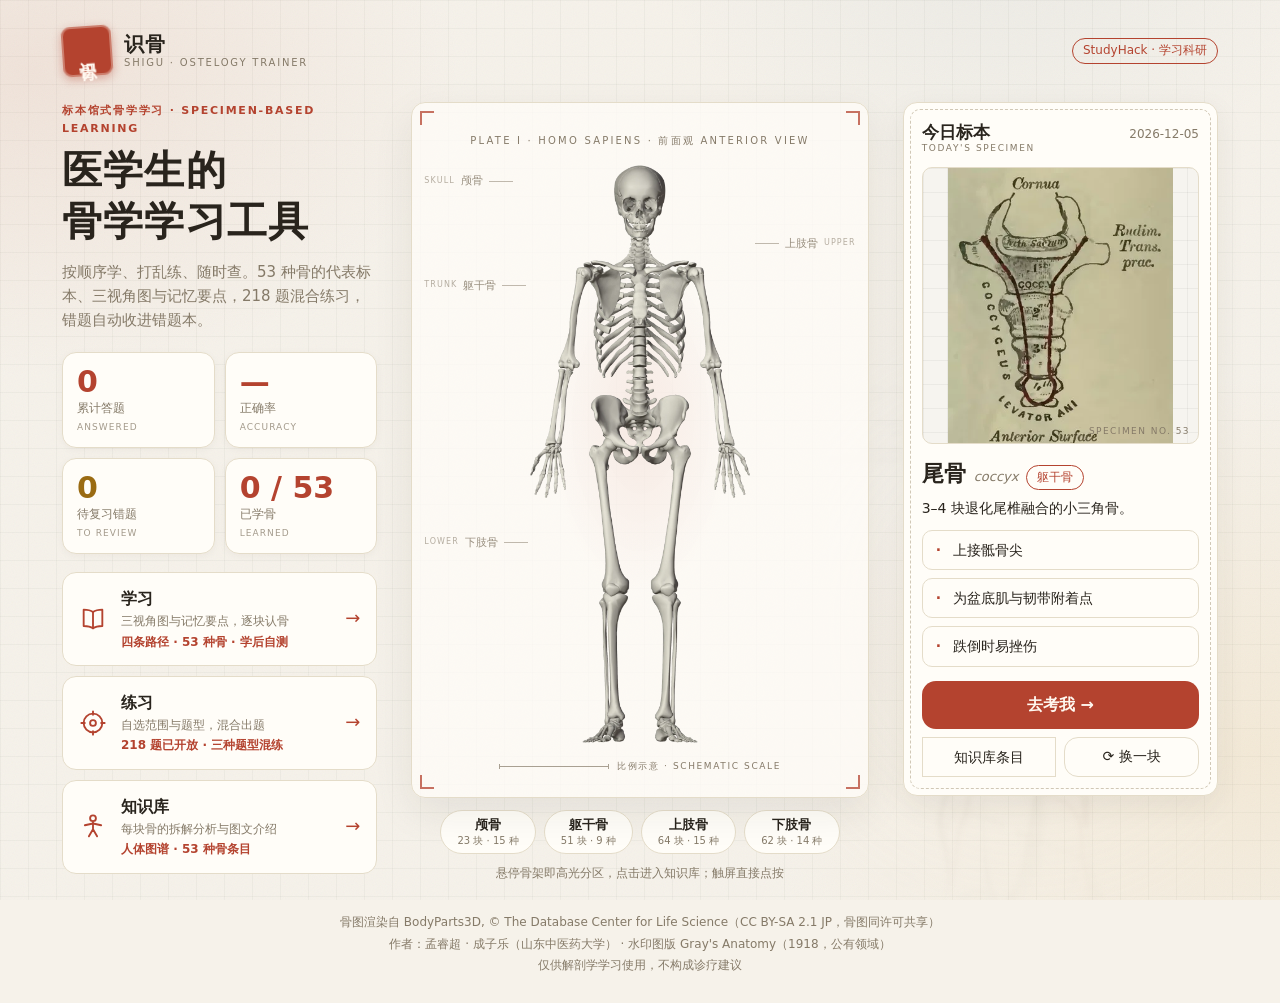
==== commit f8525fbf: "首页精修：标本图版框（角标/图版标题/引线标注/比例尺）+ 数据条双行标签；推送脚本升级整链校验" ====
--- a/bone-quiz/index.html
+++ b/bone-quiz/index.html
@@ -7,7 +7,7 @@
 <meta name="description" content="识骨：医学生的骨学学习工具。首页整副骨架可悬停高光、点击进入分区；今日一骨标本签每天换一块；学习、练习、知识库三模块与个人学习数据一目了然。">
 <link rel="icon" href="data:image/svg+xml,%3Csvg xmlns='http://www.w3.org/2000/svg' viewBox='0 0 32 32'%3E%3Crect x='7' y='9' width='7' height='19' rx='3.5' fill='%23b4432f'/%3E%3Ccircle cx='10.5' cy='7' r='4.5' fill='%23b4432f'/%3E%3Crect x='19' y='4' width='7' height='19' rx='3.5' fill='%2329241d'/%3E%3Ccircle cx='22.5' cy='26' r='3.5' fill='%2329241d'/%3E%3C/svg%3E">
 <link rel="stylesheet" href="styles.css?v=6">
-<link rel="stylesheet" href="home.css?v=1">
+<link rel="stylesheet" href="home.css?v=3">
 </head>
 <body class="sh-home">
 <div class="hm-atmo" aria-hidden="true"><div class="hm-plate"></div></div>
@@ -55,7 +55,7 @@
           </span>
           <span class="hm-mtext">
             <h2>学习</h2>
-            <p>按部位逐块认识骨：三视角图 + 记忆要点</p>
+            <p>三视角图与记忆要点，逐块认骨</p>
             <span class="hm-meta" id="learnMeta">四条路径 · 53 种骨 · 学后自测</span>
           </span>
           <span class="hm-arrow" aria-hidden="true">→</span>
@@ -86,14 +86,25 @@
     </section>
 
     <section class="hm-center hm-reveal" style="--d:2" aria-label="可交互骨架">
-      <figure class="hm-stage" id="hmStage" aria-label="人体骨架前面观，分为颅骨、躯干骨、上肢骨、下肢骨四个可点击分区">
-        <img data-g="trunk" src="assets/bones/body_trunk.webp?v=1" alt="">
-        <img data-g="lower" src="assets/bones/body_lower.webp?v=1" alt="">
-        <img data-g="upper" src="assets/bones/body_upper.webp?v=1" alt="">
-        <img data-g="skull" src="assets/bones/body_skull.webp?v=1" alt="">
-        <span class="hm-tag" id="hmTag"></span>
-        <span class="hm-figcap">ANTERIOR VIEW · 800 × 2108</span>
-      </figure>
+      <div class="hm-plateframe">
+        <span class="hm-corner tl" aria-hidden="true"></span>
+        <span class="hm-corner tr" aria-hidden="true"></span>
+        <span class="hm-corner bl" aria-hidden="true"></span>
+        <span class="hm-corner br" aria-hidden="true"></span>
+        <p class="hm-plate-cap">PLATE I · HOMO SAPIENS · 前面观 ANTERIOR VIEW</p>
+        <span class="hm-anno left" data-g="skull" style="--y:10%"><i></i>颅骨<small>SKULL</small></span>
+        <span class="hm-anno left" data-g="trunk" style="--y:25%"><i></i>躯干骨<small>TRUNK</small></span>
+        <span class="hm-anno left" data-g="lower" style="--y:62%"><i></i>下肢骨<small>LOWER</small></span>
+        <span class="hm-anno right" data-g="upper" style="--y:19%"><i></i>上肢骨<small>UPPER</small></span>
+        <figure class="hm-stage" id="hmStage" aria-label="人体骨架前面观，分为颅骨、躯干骨、上肢骨、下肢骨四个可点击分区">
+          <img data-g="trunk" src="assets/bones/body_trunk.webp?v=1" alt="">
+          <img data-g="lower" src="assets/bones/body_lower.webp?v=1" alt="">
+          <img data-g="upper" src="assets/bones/body_upper.webp?v=1" alt="">
+          <img data-g="skull" src="assets/bones/body_skull.webp?v=1" alt="">
+          <span class="hm-tag" id="hmTag"></span>
+        </figure>
+        <p class="hm-scale"><span class="hm-scale-bar" aria-hidden="true"></span>比例示意 · SCHEMATIC SCALE</p>
+      </div>
       <div class="hm-regions" id="hmRegions" role="group" aria-label="骨架分区入口">
         <a class="hm-region" data-g="skull" href="kb-cat.html?cat=skull"><strong>颅骨</strong><small>23 块</small></a>
         <a class="hm-region" data-g="trunk" href="kb-cat.html?cat=trunk"><strong>躯干骨</strong><small>51 块</small></a>
@@ -137,6 +148,6 @@
     <p>仅供解剖学学习使用，不构成诊疗建议</p>
   </footer>
 </div>
-<script src="home.js?v=5"></script>
+<script src="home.js?v=6"></script>
 </body>
 </html>
--- a/bone-quiz/home.css
+++ b/bone-quiz/home.css
@@ -145,9 +145,9 @@
 .hm-num.warn { color: #9a6b12; }
 .hm-lab {
   display: flex;
-  align-items: baseline;
-  justify-content: space-between;
-  gap: 6px;
+  flex-direction: column;
+  align-items: flex-start;
+  gap: 2px;
   font-size: calc(12px * var(--site-type, 1));
   color: var(--site-muted);
 }
@@ -185,11 +185,77 @@
 .hm-meta { font-size: calc(12px * var(--site-type, 1)); color: var(--site-accent); font-weight: 600; }
 .hm-arrow { color: var(--site-accent); font-size: calc(18px * var(--site-type, 1)); }
 
-/* 中央骨架 */
+/* 中央骨架：标本图版框 */
 .hm-center { text-align: center; }
+.hm-plateframe {
+  position: relative;
+  padding: 30px 58px 24px;
+  background: color-mix(in srgb, var(--site-surface) 74%, transparent);
+  border: 1px solid var(--site-border);
+  border-radius: var(--site-radius);
+  box-shadow: 0 14px 40px color-mix(in srgb, var(--site-fg) 8%, transparent);
+}
+.hm-plateframe::before {
+  content: "";
+  position: absolute;
+  inset: 12% 22%;
+  background: radial-gradient(50% 45% at 50% 45%, color-mix(in srgb, var(--site-accent) 9%, transparent), transparent 72%);
+  animation: hm-breathe calc(7s * var(--site-motion, 1)) ease-in-out infinite alternate;
+  pointer-events: none;
+}
+@keyframes hm-breathe {
+  from { opacity: 0.45; transform: scale(0.96); }
+  to { opacity: 1; transform: scale(1.05); }
+}
+.hm-corner { position: absolute; width: 14px; height: 14px; opacity: 0.75; }
+.hm-corner.tl { top: 8px; left: 8px; border-top: 2px solid var(--site-accent); border-left: 2px solid var(--site-accent); }
+.hm-corner.tr { top: 8px; right: 8px; border-top: 2px solid var(--site-accent); border-right: 2px solid var(--site-accent); }
+.hm-corner.bl { bottom: 8px; left: 8px; border-bottom: 2px solid var(--site-accent); border-left: 2px solid var(--site-accent); }
+.hm-corner.br { bottom: 8px; right: 8px; border-bottom: 2px solid var(--site-accent); border-right: 2px solid var(--site-accent); }
+.hm-plate-cap {
+  margin: 0 0 8px;
+  font-size: calc(10px * var(--site-type, 1));
+  letter-spacing: 0.22em;
+  color: var(--site-muted);
+}
+.hm-anno {
+  position: absolute;
+  top: var(--y);
+  display: flex;
+  align-items: center;
+  gap: 6px;
+  font-size: calc(11px * var(--site-type, 1));
+  color: var(--site-muted);
+  opacity: 0.85;
+  pointer-events: none;
+  transition: color calc(180ms * var(--site-motion, 1)) ease, opacity calc(180ms * var(--site-motion, 1)) ease;
+}
+.hm-anno small { font-size: calc(8px * var(--site-type, 1)); letter-spacing: 0.14em; opacity: 0.7; }
+.hm-anno i { display: block; width: 24px; height: 1px; background: currentColor; opacity: 0.6; }
+.hm-anno.left { left: 12px; flex-direction: row-reverse; }
+.hm-anno.right { right: 12px; }
+.hm-anno.on { color: var(--site-accent); opacity: 1; font-weight: 600; }
+.hm-scale {
+  display: flex;
+  align-items: center;
+  justify-content: center;
+  gap: 8px;
+  margin: 8px 0 0;
+  font-size: calc(9px * var(--site-type, 1));
+  letter-spacing: 0.18em;
+  color: var(--site-muted);
+}
+.hm-scale-bar {
+  width: 110px;
+  height: 5px;
+  border-left: 1px solid currentColor;
+  border-right: 1px solid currentColor;
+  background: linear-gradient(currentColor, currentColor) center / 100% 1px no-repeat;
+  opacity: 0.7;
+}
 .hm-stage {
   position: relative;
-  height: min(76vh, 800px);
+  height: min(66vh, 700px);
   aspect-ratio: 800 / 2108;
   margin: 0 auto;
   cursor: default;
@@ -348,7 +414,10 @@
   .hm-stats { order: 5; }
   .hm-today { order: 6; }
   .hm-modules { order: 7; margin-top: 0; }
-  .hm-stage { height: min(56vh, 520px); }
+  .hm-stage { height: min(52vh, 480px); }
+  .hm-plateframe { padding: 24px 14px 18px; }
+  .hm-anno { display: none; }
+  .hm-plate-cap { font-size: calc(8px * var(--site-type, 1)); letter-spacing: 0.14em; }
   .hm-title br { display: none; }
 }
 
